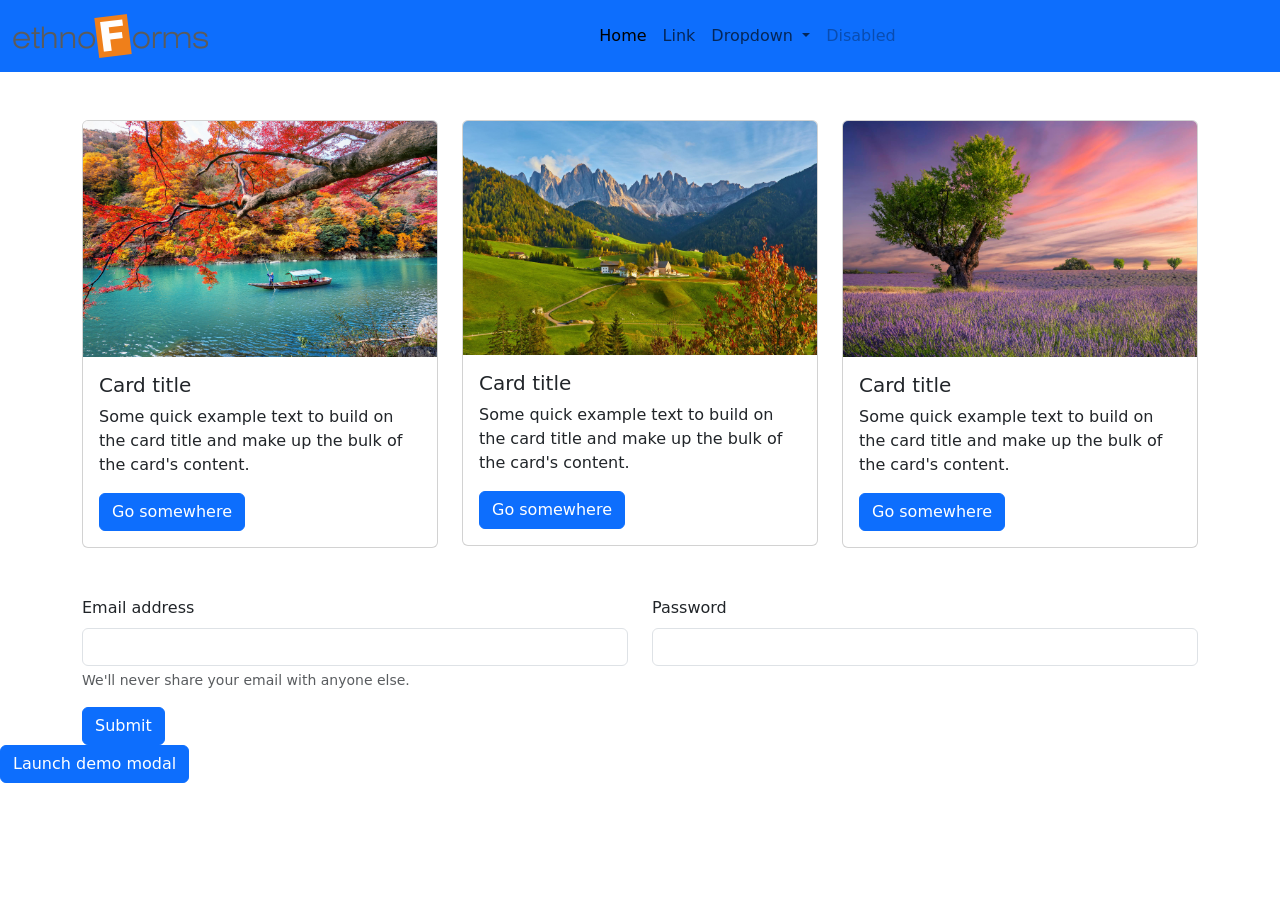
==== accueil.html @ f5e9e9d6 "first commit" ====
<!DOCTYPE html>
<html lang="en">

<head>
  <meta charset="UTF-8">
  <meta name="viewport" content="width=device-width, initial-scale=1.0">
  <title>Accueil</title>
  <link rel="stylesheet" href="bootstrap/css/bootstrap.min.css">
</head>

<body>

  <header>
    <nav class="navbar navbar-expand-lg bg-primary">
      <div class="container-fluid">
        <a class="navbar-brand" href="#">
          <img src="logo_ethnoforms_black.png" alt="logo ethnoforms">
        </a>
        <button class="navbar-toggler" type="button" data-bs-toggle="collapse" data-bs-target="#navbarSupportedContent"
          aria-controls="navbarSupportedContent" aria-expanded="false" aria-label="Toggle navigation">
          <span class="navbar-toggler-icon"></span>
        </button>
        <div class="collapse navbar-collapse justify-content-center" id="navbarSupportedContent">
          <ul class="navbar-nav">
            <li class="nav-item">
              <a class="nav-link active" aria-current="page" href="#">Home</a>
            </li>
            <li class="nav-item">
              <a class="nav-link" href="#">Link</a>
            </li>
            <li class="nav-item dropdown">
              <a class="nav-link dropdown-toggle" href="#" role="button" data-bs-toggle="dropdown"
                aria-expanded="false">
                Dropdown
              </a>
              <ul class="dropdown-menu">
                <li><a class="dropdown-item" href="#">Action</a></li>
                <li><a class="dropdown-item" href="#">Another action</a></li>
                <li>
                  <hr class="dropdown-divider">
                </li>
                <li><a class="dropdown-item" href="#">Something else here</a></li>
              </ul>
            </li>
            <li class="nav-item">
              <a class="nav-link disabled" aria-disabled="true">Disabled</a>
            </li>
          </ul>

        </div>
      </div>
    </nav>
  </header>

  <main>
    <div class="container mt-5">
      <div class="row mb-5">
        <div class="col-md-4 col-sm-6 col-6">
          <div class="card" style="width">
            <img src="nature-3.jpg" class="card-img-top" alt="image de paysage">
            <div class="card-body">
              <h5 class="card-title">Card title</h5>
              <p class="card-text">Some quick example text to build on the card title and make up the bulk of the card's
                content.</p>
              <a href="#" class="btn btn-primary">Go somewhere</a>
            </div>
          </div>
        </div>
        <div class="col-md-4 col-sm-6 col-6">
          <div class="card" style="width">
            <img src="nature-2.jpg" class="card-img-top" alt="image de paysage">
            <div class="card-body">
              <h5 class="card-title">Card title</h5>
              <p class="card-text">Some quick example text to build on the card title and make up the bulk of the card's
                content.</p>
              <a href="#" class="btn btn-primary">Go somewhere</a>
            </div>
          </div>
        </div>
        <div class="col-md-4 col-sm-6 col-6">
          <div class="card" style="width">
            <img src="nature.jpg" class="card-img-top" alt="image de paysage">
            <div class="card-body">
              <h5 class="card-title">Card title</h5>
              <p class="card-text">Some quick example text to build on the card title and make up the bulk of the card's
                content.</p>
              <a href="#" class="btn btn-primary">Go somewhere</a>
            </div>
          </div>
        </div>
      </div>

      <form>


      <div class="row">
        <div class="col-md-6">
          <div class="mb-3">
            <label for="exampleInputEmail1" class="form-label">Email address</label>
            <input type="email" class="form-control" id="exampleInputEmail1" aria-describedby="emailHelp">
            <div id="emailHelp" class="form-text">We'll never share your email with anyone else.</div>
          </div>
        </div>

        <div class="col-md-6">
          <div class="mb-3">
            <label for="exampleInputPassword1" class="form-label">Password</label>
            <input type="password" class="form-control" id="exampleInputPassword1">
          </div>
        </div>

      </div>

        <button type="submit" class="btn btn-primary">Submit</button>
      </form>



    </div>

<!-- Button trigger modal -->
<button type="button" class="btn btn-primary" data-bs-toggle="modal" data-bs-target="#exampleModal">
  Launch demo modal
</button>

<!-- Modal -->
<div class="modal fade" id="exampleModal" tabindex="-1" aria-labelledby="exampleModalLabel" aria-hidden="true">
  <div class="modal-dialog">
    <div class="modal-content">
      <div class="modal-header">
        <h1 class="modal-title fs-5" id="exampleModalLabel">Modal title</h1>
        <button type="button" class="btn-close" data-bs-dismiss="modal" aria-label="Close"></button>
      </div>
      <div class="modal-body">
        ...
      </div>
      <div class="modal-footer">
        <button type="button" class="btn btn-secondary" data-bs-dismiss="modal">Close</button>
        <button type="button" class="btn btn-primary">Save changes</button>
      </div>
    </div>
  </div>
</div>

  </main>

  <footer>

  </footer>

  <script src="bootstrap/js/bootstrap.min.js"></script>
</body>

</html>
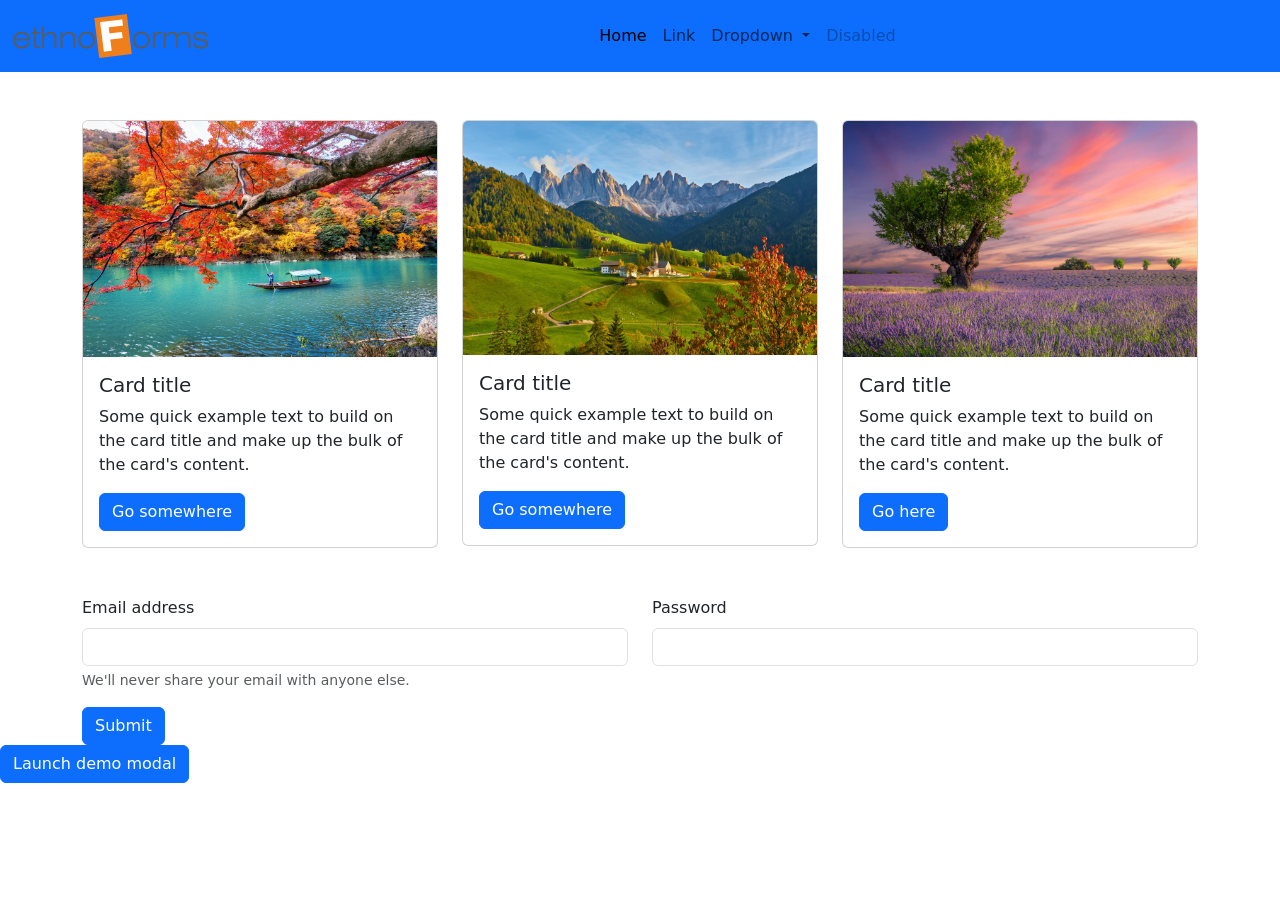
==== commit 8deb18cb: "modification du contenu balise a" ====
--- a/accueil.html
+++ b/accueil.html
@@ -84,7 +84,7 @@
               <h5 class="card-title">Card title</h5>
               <p class="card-text">Some quick example text to build on the card title and make up the bulk of the card's
                 content.</p>
-              <a href="#" class="btn btn-primary">Go somewhere</a>
+              <a href="#" class="btn btn-primary">Go here</a>
             </div>
           </div>
         </div>
